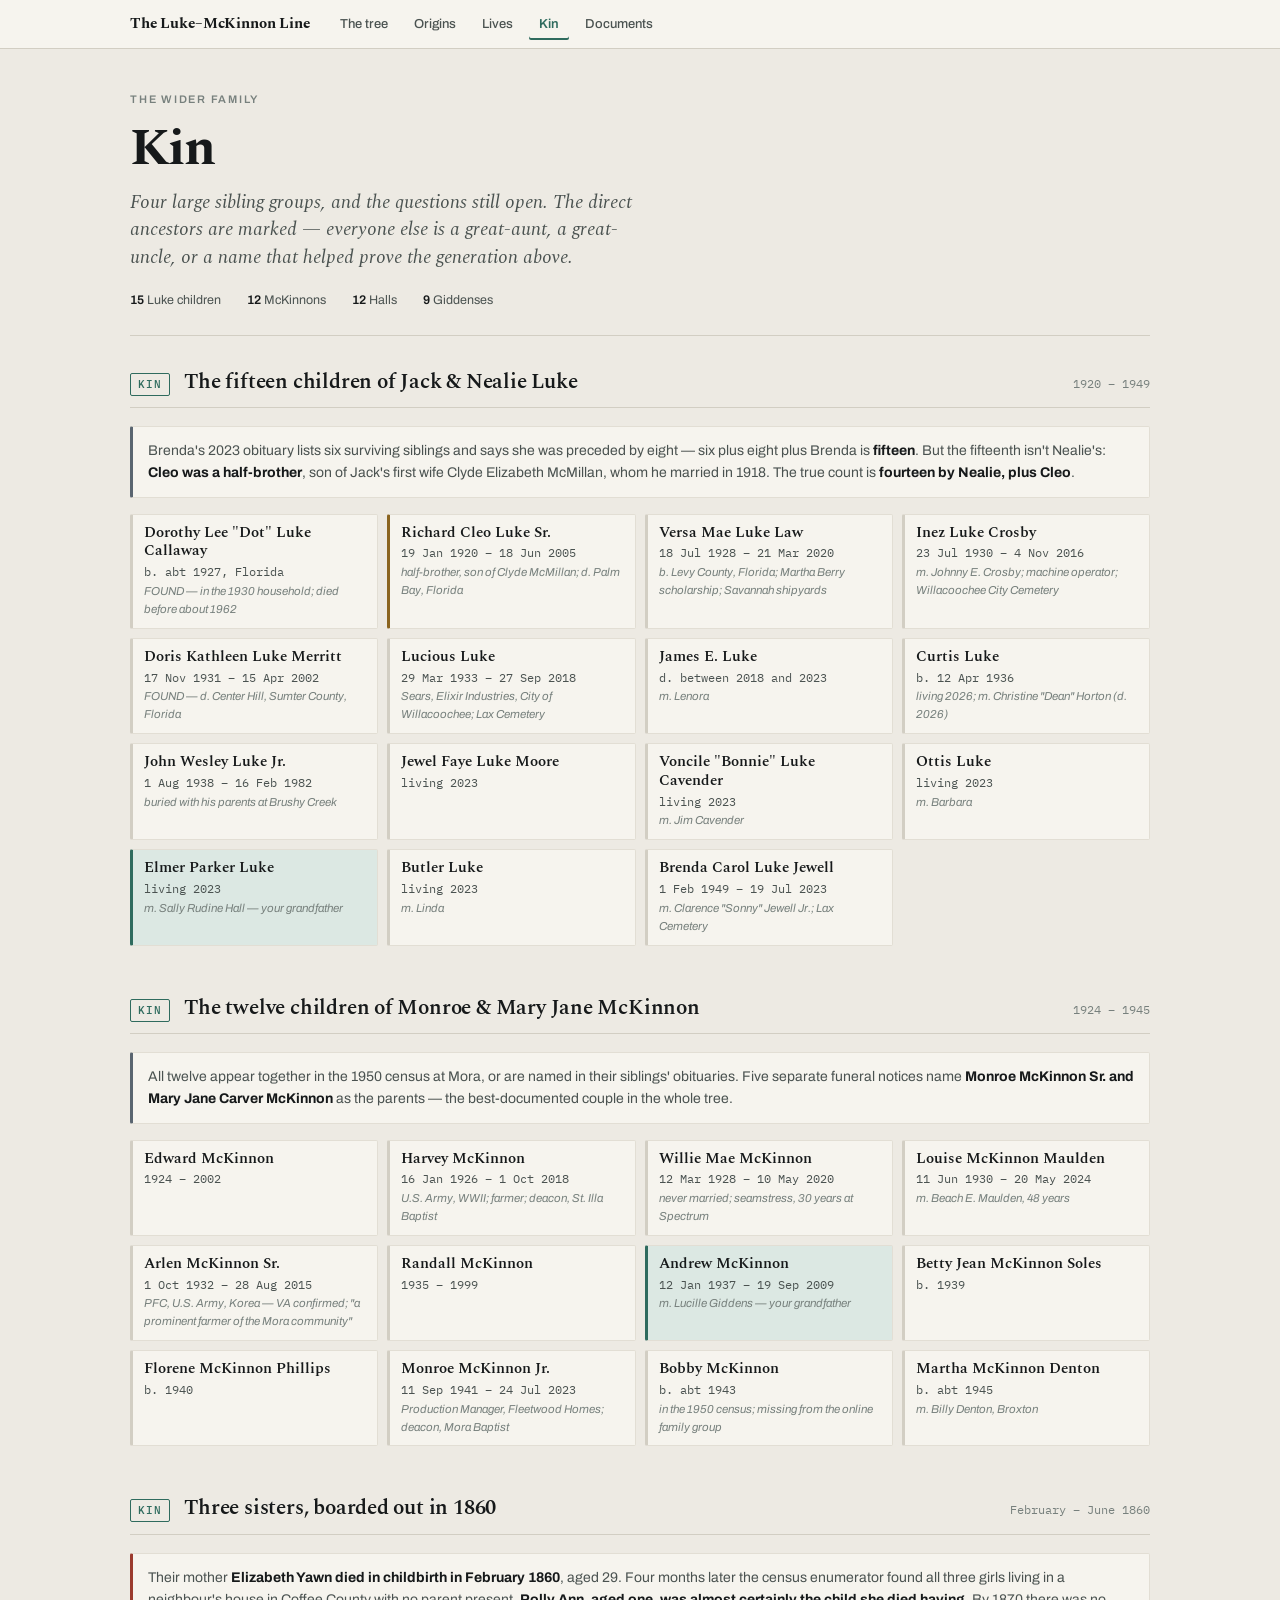
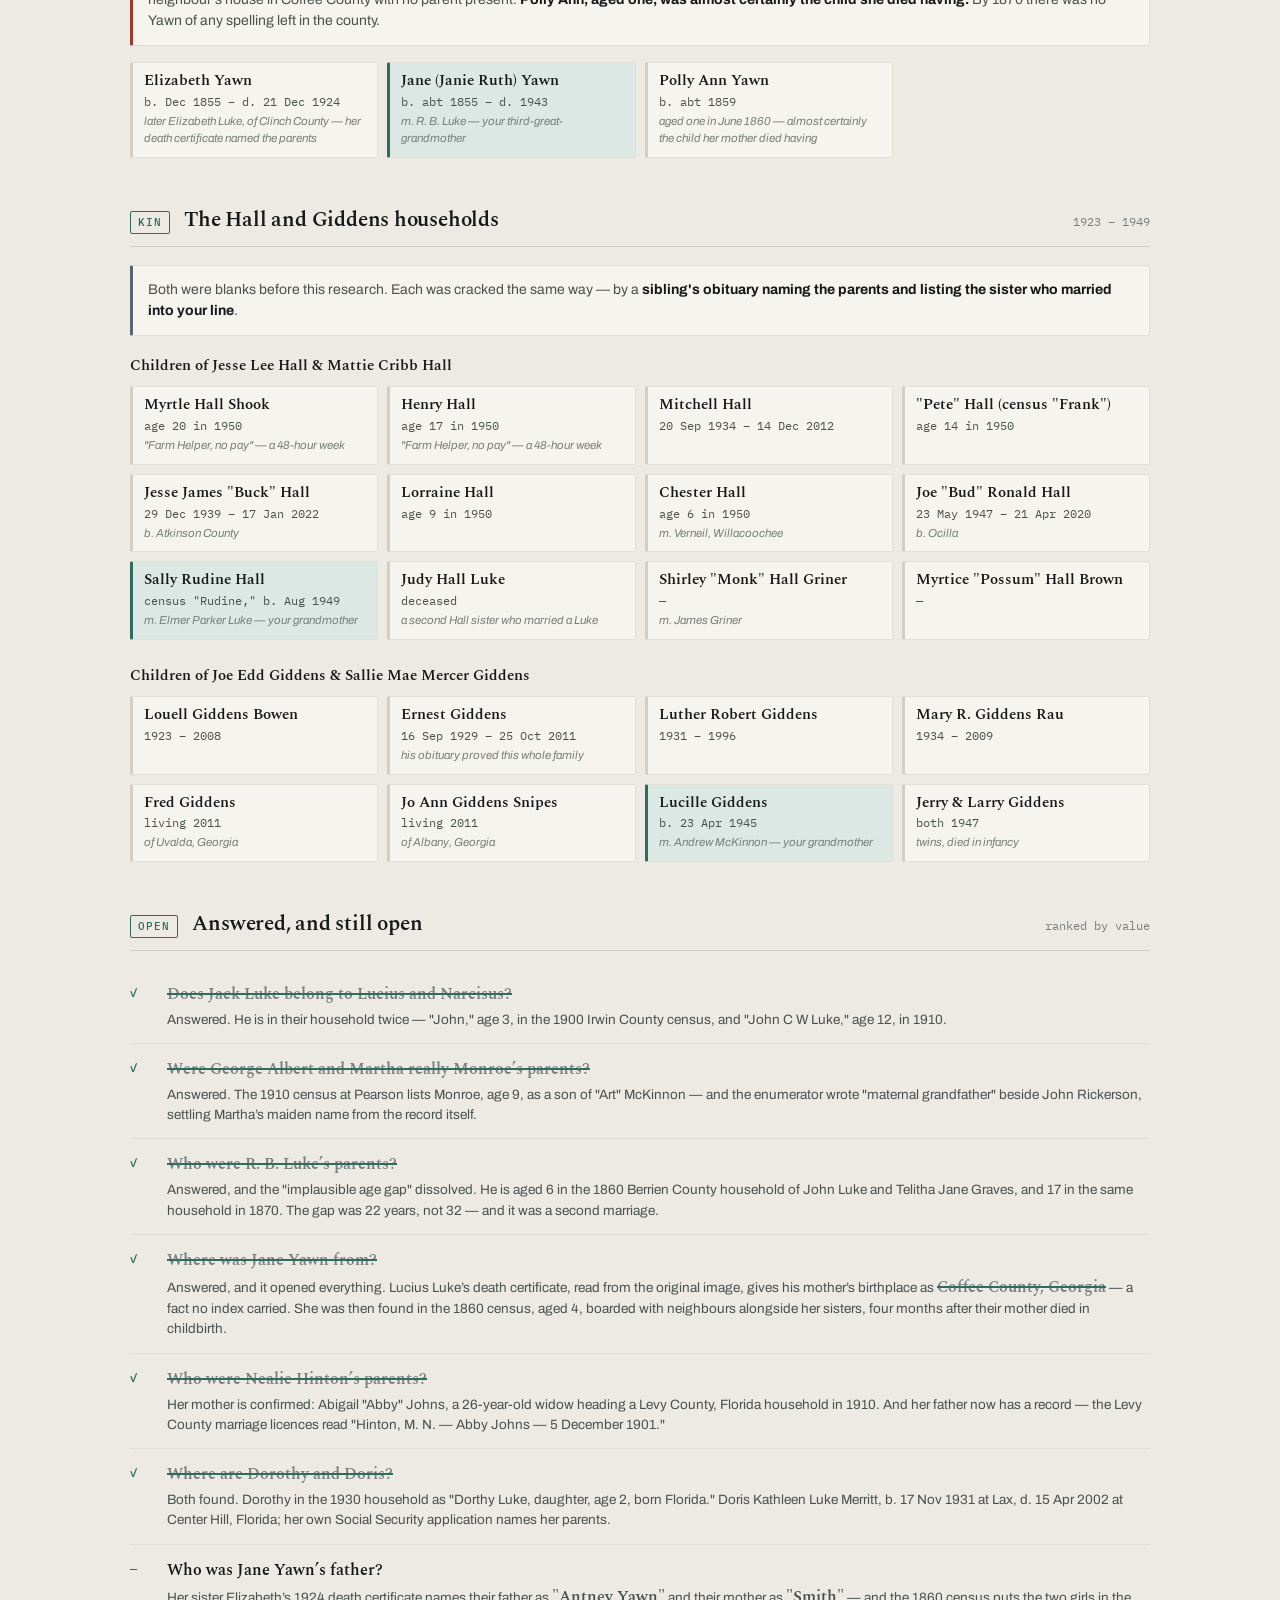
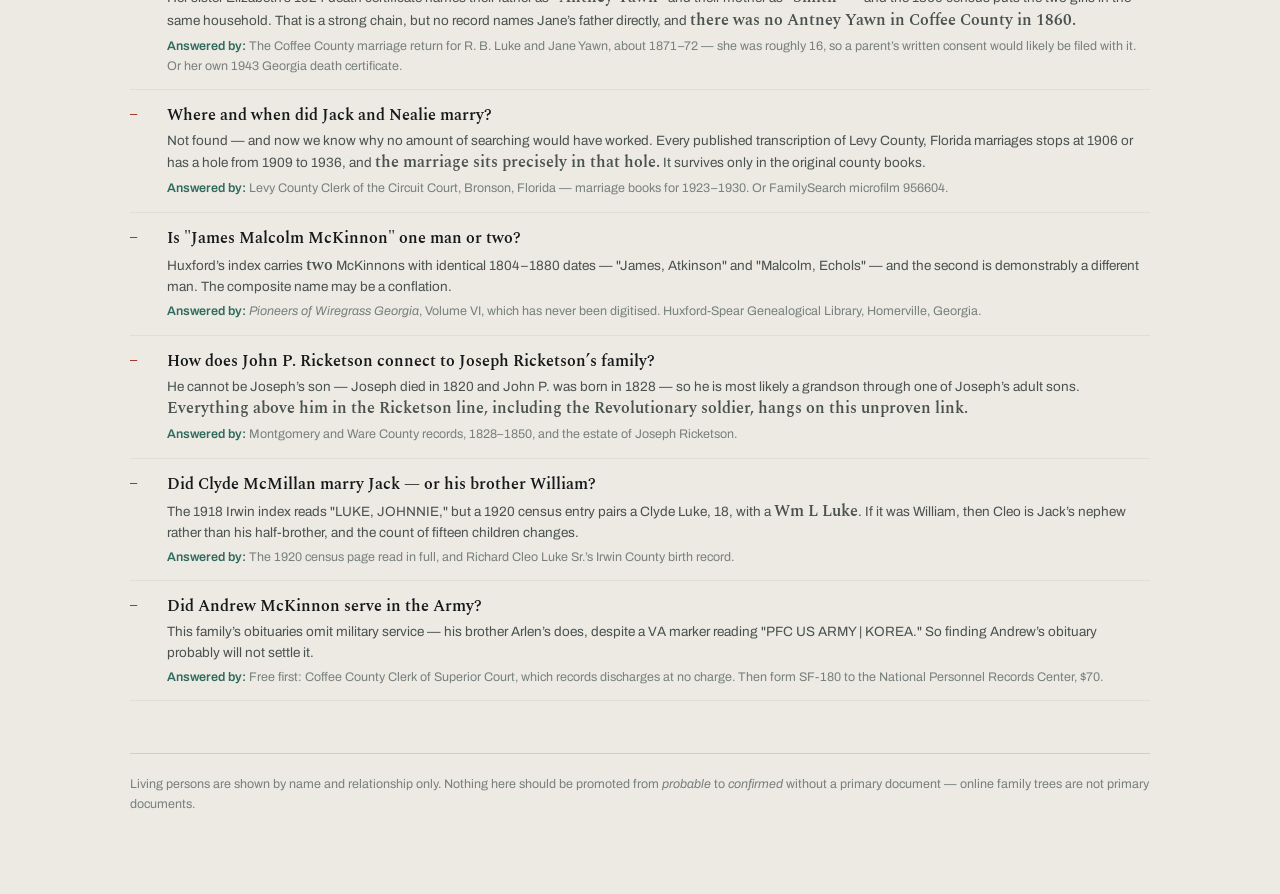
==== kin.html @ e8c7e2e3 "Add trades, two pension files, and a window-filling bowtie tree Occupations, which the record gives " ====
<!doctype html>
<html lang="en">
<head>
<meta charset="utf-8">
<meta name="viewport" content="width=device-width,initial-scale=1">
<title>Kin — The Luke–McKinnon Line</title>
<meta name="description" content="The big sibling groups — fifteen Lukes, twelve McKinnons, the Halls and the Giddenses — and what is still unproven.">
<link rel="preconnect" href="https://fonts.googleapis.com">
<link rel="preconnect" href="https://fonts.gstatic.com" crossorigin>
<link rel="stylesheet" href="https://fonts.googleapis.com/css2?family=Spectral:ital,wght@0,400;0,600;0,700;1,400&family=Archivo:wght@400;500;600&family=IBM+Plex+Mono:wght@400;500&display=swap">
<link rel="stylesheet" href="assets/style.css">
</head>
<body>

<div class="wrap">
<header class="mast">
  <div class="eyebrow">The wider family</div>
  <h1>Kin
    <span class="sub">Four large sibling groups, and the questions still open. The direct
    ancestors are marked — everyone else is a great-aunt, a great-uncle, or a name that helped
    prove the generation above.</span>
  </h1>
  <div class="mast-meta">
    <span><b>15</b> Luke children</span><span><b>12</b> McKinnons</span>
    <span><b>12</b> Halls</span><span><b>9</b> Giddenses</span>
  </div>
</header>

<section id="luke-sibs" style="margin-top:8px">
  <div class="band-head"><span class="gen-no">KIN</span>
    <h2>The fifteen children of Jack &amp; Nealie Luke</h2><span class="era">1920 – 1949</span></div>
  <div class="note">Brenda's 2023 obituary lists six surviving siblings and says she was preceded
  by eight — six plus eight plus Brenda is <b>fifteen</b>. But the fifteenth isn't Nealie's:
  <b>Cleo was a half-brother</b>, son of Jack's first wife Clyde Elizabeth McMillan, whom he
  married in 1918. The true count is <b>fourteen by Nealie, plus Cleo</b>.</div>
  <div class="sibs" id="lukeSibs"></div>
</section>

<section id="mck-sibs">
  <div class="band-head"><span class="gen-no">KIN</span>
    <h2>The twelve children of Monroe &amp; Mary Jane McKinnon</h2><span class="era">1924 – 1945</span></div>
  <div class="note">All twelve appear together in the 1950 census at Mora, or are named in their
  siblings' obituaries. Five separate funeral notices name <b>Monroe McKinnon Sr. and Mary Jane
  Carver McKinnon</b> as the parents — the best-documented couple in the whole tree.</div>
  <div class="sibs" id="mckSibs"></div>
</section>

<section id="yawn-sibs">
  <div class="band-head"><span class="gen-no">KIN</span>
    <h2>Three sisters, boarded out in 1860</h2><span class="era">February – June 1860</span></div>
  <div class="note warn">Their mother <b>Elizabeth Yawn died in childbirth in February 1860</b>,
  aged 29. Four months later the census enumerator found all three girls living in a neighbour's
  house in Coffee County with no parent present. <b>Polly Ann, aged one, was almost certainly the
  child she died having.</b> By 1870 there was no Yawn of any spelling left in the county.</div>
  <div class="sibs" id="yawnSibs"></div>
</section>

<section id="other-sibs">
  <div class="band-head"><span class="gen-no">KIN</span>
    <h2>The Hall and Giddens households</h2><span class="era">1923 – 1949</span></div>
  <div class="note">Both were blanks before this research. Each was cracked the same way — by a
  <b>sibling's obituary naming the parents and listing the sister who married into your line</b>.</div>
  <h4 style="font-size:15px;margin:18px 0 9px;font-weight:600">Children of Jesse Lee Hall &amp; Mattie Cribb Hall</h4>
  <div class="sibs" id="hallSibs"></div>
  <h4 style="font-size:15px;margin:24px 0 9px;font-weight:600">Children of Joe Edd Giddens &amp; Sallie Mae Mercer Giddens</h4>
  <div class="sibs" id="gidSibs"></div>
</section>

<section id="open">
  <div class="band-head"><span class="gen-no">OPEN</span>
    <h2>Answered, and still open</h2><span class="era">ranked by value</span></div>
  <div id="qList"></div>
</section>

<footer>
  Living persons are shown by name and relationship only. Nothing here should be promoted from
  <em>probable</em> to <em>confirmed</em> without a primary document — online family trees are not
  primary documents.
</footer>
</div>

<script src="assets/data.js"></script>
<script src="assets/app.js"></script>
<script>
const sib = a => a.map(([n,d,note,cls]) =>
  `<div class="sib ${cls||''}"><b>${n}</b>${d?`<div class="d">${d}</div>`:''}${note?`<div class="n">${note}</div>`:''}</div>`).join('');

document.getElementById('lukeSibs').innerHTML = sib([
 ['Dorothy Lee "Dot" Luke Callaway','b. abt 1927, Florida','FOUND — in the 1930 household; died before about 1962'],
 ['Richard Cleo Luke Sr.','19 Jan 1920 – 18 Jun 2005','half-brother, son of Clyde McMillan; d. Palm Bay, Florida','half'],
 ['Versa Mae Luke Law','18 Jul 1928 – 21 Mar 2020','b. Levy County, Florida; Martha Berry scholarship; Savannah shipyards'],
 ['Inez Luke Crosby','23 Jul 1930 – 4 Nov 2016','m. Johnny E. Crosby; machine operator; Willacoochee City Cemetery'],
 ['Doris Kathleen Luke Merritt','17 Nov 1931 – 15 Apr 2002','FOUND — d. Center Hill, Sumter County, Florida'],
 ['Lucious Luke','29 Mar 1933 – 27 Sep 2018','Sears, Elixir Industries, City of Willacoochee; Lax Cemetery'],
 ['James E. Luke','d. between 2018 and 2023','m. Lenora'],
 ['Curtis Luke','b. 12 Apr 1936','living 2026; m. Christine "Dean" Horton (d. 2026)'],
 ['John Wesley Luke Jr.','1 Aug 1938 – 16 Feb 1982','buried with his parents at Brushy Creek'],
 ['Jewel Faye Luke Moore','living 2023',''],
 ['Voncile "Bonnie" Luke Cavender','living 2023','m. Jim Cavender'],
 ['Ottis Luke','living 2023','m. Barbara'],
 ['Elmer Parker Luke','living 2023','m. Sally Rudine Hall — your grandfather','direct'],
 ['Butler Luke','living 2023','m. Linda'],
 ['Brenda Carol Luke Jewell','1 Feb 1949 – 19 Jul 2023','m. Clarence "Sonny" Jewell Jr.; Lax Cemetery']]);

document.getElementById('mckSibs').innerHTML = sib([
 ['Edward McKinnon','1924 – 2002',''],
 ['Harvey McKinnon','16 Jan 1926 – 1 Oct 2018','U.S. Army, WWII; farmer; deacon, St. Illa Baptist'],
 ['Willie Mae McKinnon','12 Mar 1928 – 10 May 2020','never married; seamstress, 30 years at Spectrum'],
 ['Louise McKinnon Maulden','11 Jun 1930 – 20 May 2024','m. Beach E. Maulden, 48 years'],
 ['Arlen McKinnon Sr.','1 Oct 1932 – 28 Aug 2015','PFC, U.S. Army, Korea — VA confirmed; "a prominent farmer of the Mora community"'],
 ['Randall McKinnon','1935 – 1999',''],
 ['Andrew McKinnon','12 Jan 1937 – 19 Sep 2009','m. Lucille Giddens — your grandfather','direct'],
 ['Betty Jean McKinnon Soles','b. 1939',''],
 ['Florene McKinnon Phillips','b. 1940',''],
 ['Monroe McKinnon Jr.','11 Sep 1941 – 24 Jul 2023','Production Manager, Fleetwood Homes; deacon, Mora Baptist'],
 ['Bobby McKinnon','b. abt 1943','in the 1950 census; missing from the online family group'],
 ['Martha McKinnon Denton','b. abt 1945','m. Billy Denton, Broxton']]);

document.getElementById('yawnSibs').innerHTML = sib([
 ['Elizabeth Yawn','b. Dec 1855 – d. 21 Dec 1924','later Elizabeth Luke, of Clinch County — her death certificate named the parents'],
 ['Jane (Janie Ruth) Yawn','b. abt 1855 – d. 1943','m. R. B. Luke — your third-great-grandmother','direct'],
 ['Polly Ann Yawn','b. abt 1859','aged one in June 1860 — almost certainly the child her mother died having']]);

document.getElementById('hallSibs').innerHTML = sib([
 ['Myrtle Hall Shook','age 20 in 1950','"Farm Helper, no pay" — a 48-hour week'],
 ['Henry Hall','age 17 in 1950','"Farm Helper, no pay" — a 48-hour week'],
 ['Mitchell Hall','20 Sep 1934 – 14 Dec 2012',''],
 ['"Pete" Hall (census "Frank")','age 14 in 1950',''],
 ['Jesse James "Buck" Hall','29 Dec 1939 – 17 Jan 2022','b. Atkinson County'],
 ['Lorraine Hall','age 9 in 1950',''],
 ['Chester Hall','age 6 in 1950','m. Verneil, Willacoochee'],
 ['Joe "Bud" Ronald Hall','23 May 1947 – 21 Apr 2020','b. Ocilla'],
 ['Sally Rudine Hall','census "Rudine," b. Aug 1949','m. Elmer Parker Luke — your grandmother','direct'],
 ['Judy Hall Luke','deceased','a second Hall sister who married a Luke'],
 ['Shirley "Monk" Hall Griner','—','m. James Griner'],
 ['Myrtice "Possum" Hall Brown','—','']]);

document.getElementById('gidSibs').innerHTML = sib([
 ['Louell Giddens Bowen','1923 – 2008',''],
 ['Ernest Giddens','16 Sep 1929 – 25 Oct 2011','his obituary proved this whole family'],
 ['Luther Robert Giddens','1931 – 1996',''],
 ['Mary R. Giddens Rau','1934 – 2009',''],
 ['Fred Giddens','living 2011','of Uvalda, Georgia'],
 ['Jo Ann Giddens Snipes','living 2011','of Albany, Georgia'],
 ['Lucille Giddens','b. 23 Apr 1945','m. Andrew McKinnon — your grandmother','direct'],
 ['Jerry &amp; Larry Giddens','both 1947','twins, died in infancy']]);

const QS = [
 [1,'Does Jack Luke belong to Lucius and Narcisus?',
  'Answered. He is in their household twice — "John," age 3, in the 1900 Irwin County census, and "John C W Luke," age 12, in 1910.',''],
 [1,'Were George Albert and Martha really Monroe’s parents?',
  'Answered. The 1910 census at Pearson lists Monroe, age 9, as a son of "Art" McKinnon — and the enumerator wrote "maternal grandfather" beside John Rickerson, settling Martha’s maiden name from the record itself.',''],
 [1,'Who were R. B. Luke’s parents?',
  'Answered, and the "implausible age gap" dissolved. He is aged 6 in the 1860 Berrien County household of John Luke and Telitha Jane Graves, and 17 in the same household in 1870. The gap was 22 years, not 32 — and it was a second marriage.',''],
 [1,'Where was Jane Yawn from?',
  'Answered, and it opened everything. Lucius Luke’s death certificate, read from the original image, gives his mother’s birthplace as <b>Coffee County, Georgia</b> — a fact no index carried. She was then found in the 1860 census, aged 4, boarded with neighbours alongside her sisters, four months after their mother died in childbirth.',''],
 [1,'Who were Nealie Hinton’s parents?',
  'Her mother is confirmed: Abigail "Abby" Johns, a 26-year-old widow heading a Levy County, Florida household in 1910. And her father now has a record — the Levy County marriage licences read "Hinton, M. N. — Abby Johns — 5 December 1901."',''],
 [1,'Where are Dorothy and Doris?',
  'Both found. Dorothy in the 1930 household as "Dorthy Luke, daughter, age 2, born Florida." Doris Kathleen Luke Merritt, b. 17 Nov 1931 at Lax, d. 15 Apr 2002 at Center Hill, Florida; her own Social Security application names her parents.',''],
 [0,'Who was Jane Yawn’s father?',
  'Her sister Elizabeth’s 1924 death certificate names their father as <b>"Antney Yawn"</b> and their mother as <b>"Smith"</b> — and the 1860 census puts the two girls in the same household. That is a strong chain, but no record names Jane’s father directly, and <b>there was no Antney Yawn in Coffee County in 1860.</b>',
  'The Coffee County marriage return for R. B. Luke and Jane Yawn, about 1871–72 — she was roughly 16, so a parent’s written consent would likely be filed with it. Or her own 1943 Georgia death certificate.'],
 [0,'Where and when did Jack and Nealie marry?',
  'Not found — and now we know why no amount of searching would have worked. Every published transcription of Levy County, Florida marriages stops at 1906 or has a hole from 1909 to 1936, and <b>the marriage sits precisely in that hole.</b> It survives only in the original county books.',
  'Levy County Clerk of the Circuit Court, Bronson, Florida — marriage books for 1923–1930. Or FamilySearch microfilm 956604.'],
 [0,'Is "James Malcolm McKinnon" one man or two?',
  'Huxford’s index carries <b>two</b> McKinnons with identical 1804–1880 dates — "James, Atkinson" and "Malcolm, Echols" — and the second is demonstrably a different man. The composite name may be a conflation.',
  '<i>Pioneers of Wiregrass Georgia</i>, Volume VI, which has never been digitised. Huxford-Spear Genealogical Library, Homerville, Georgia.'],
 [0,'How does John P. Ricketson connect to Joseph Ricketson’s family?',
  'He cannot be Joseph’s son — Joseph died in 1820 and John P. was born in 1828 — so he is most likely a grandson through one of Joseph’s adult sons. <b>Everything above him in the Ricketson line, including the Revolutionary soldier, hangs on this unproven link.</b>',
  'Montgomery and Ware County records, 1828–1850, and the estate of Joseph Ricketson.'],
 [0,'Did Clyde McMillan marry Jack — or his brother William?',
  'The 1918 Irwin index reads "LUKE, JOHNNIE," but a 1920 census entry pairs a Clyde Luke, 18, with a <b>Wm L Luke</b>. If it was William, then Cleo is Jack’s nephew rather than his half-brother, and the count of fifteen children changes.',
  'The 1920 census page read in full, and Richard Cleo Luke Sr.’s Irwin County birth record.'],
 [0,'Did Andrew McKinnon serve in the Army?',
  'This family’s obituaries omit military service — his brother Arlen’s does, despite a VA marker reading "PFC US ARMY | KOREA." So finding Andrew’s obituary probably will not settle it.',
  'Free first: Coffee County Clerk of Superior Court, which records discharges at no charge. Then form SF-180 to the National Personnel Records Center, $70.']];

document.getElementById('qList').innerHTML = QS.map(([solved,t,b,f]) => `
 <div class="q ${solved?'solved':'open'}"><div class="q-rank">${solved?'✓':'—'}</div>
  <div class="q-b"><b>${t}</b><p>${b}</p>
  ${f?`<div class="fix"><span>Answered by:</span> ${f}</div>`:''}</div></div>`).join('');
</script>
</body>
</html>
---- assets/style.css ----
/* The Luke–McKinnon Line — shared stylesheet
   Palette drawn from the archival world this family lived in:
   iron-gall ink, bone paper, the verdigris of old cemetery bronze,
   the ochre of a county ledger, the rust of a courthouse seal. */

:root{
  --ground:#EDEAE3; --panel:#F6F4EE; --raised:#FFFFFF;
  --ink:#16191A; --ink-2:#4A5250; --ink-3:#77807D;
  --rule:#D2CEC3; --rule-soft:#E2DED4;
  --verdigris:#2F6B5E; --verdigris-wash:#DCE8E3;
  --ochre:#8A6420; --ochre-wash:#EFE6D2;
  --rust:#9B3B2E; --rust-wash:#F0DED9;
  --slate:#5A6570; --slate-wash:#E3E5E6;
  --shadow:0 1px 2px rgba(22,25,26,.06),0 8px 24px -12px rgba(22,25,26,.18);
}
@media (prefers-color-scheme:dark){ :root:not([data-theme="light"]){
  --ground:#131617; --panel:#1B1F20; --raised:#232829;
  --ink:#E6E3DA; --ink-2:#A8B0AD; --ink-3:#7C8582;
  --rule:#2E3435; --rule-soft:#242A2B;
  --verdigris:#6FB8A3; --verdigris-wash:#1C2E2A;
  --ochre:#D3A44E; --ochre-wash:#2E2718;
  --rust:#D97764; --rust-wash:#31201D;
  --slate:#9AA6B0; --slate-wash:#22282B;
  --shadow:0 1px 2px rgba(0,0,0,.4),0 8px 24px -12px rgba(0,0,0,.7);
}}
:root[data-theme="dark"]{
  --ground:#131617; --panel:#1B1F20; --raised:#232829;
  --ink:#E6E3DA; --ink-2:#A8B0AD; --ink-3:#7C8582;
  --rule:#2E3435; --rule-soft:#242A2B;
  --verdigris:#6FB8A3; --verdigris-wash:#1C2E2A;
  --ochre:#D3A44E; --ochre-wash:#2E2718;
  --rust:#D97764; --rust-wash:#31201D;
  --slate:#9AA6B0; --slate-wash:#22282B;
  --shadow:0 1px 2px rgba(0,0,0,.4),0 8px 24px -12px rgba(0,0,0,.7);
}

*{box-sizing:border-box}
html{scroll-behavior:smooth}
body{margin:0;background:var(--ground);color:var(--ink);
  font-family:Archivo,"Helvetica Neue",Arial,sans-serif;font-size:16px;line-height:1.55;
  -webkit-font-smoothing:antialiased}
img{max-width:100%}
.wrap{max-width:1060px;margin:0 auto;padding-inline:20px;padding-block:0 80px}
h1,h2,h3,h4{font-family:Spectral,Georgia,"Times New Roman",serif;text-wrap:balance;margin:0}
a{color:var(--verdigris)}

/* ---------- site nav ---------- */
.topbar{border-bottom:1px solid var(--rule);background:var(--panel);
  position:sticky;top:0;z-index:30;backdrop-filter:blur(6px)}
.topbar-in{max-width:1060px;margin:0 auto;padding:0 20px;display:flex;
  align-items:center;gap:6px;flex-wrap:wrap;min-height:48px}
.brand{font-family:Spectral,serif;font-weight:700;font-size:15px;letter-spacing:-.01em;
  margin-right:14px;color:var(--ink);text-decoration:none;white-space:nowrap}
.navlink{font-size:13px;font-weight:500;color:var(--ink-2);text-decoration:none;
  padding:6px 10px;border-radius:2px;white-space:nowrap}
.navlink:hover{background:var(--rule-soft);color:var(--ink)}
.navlink[aria-current="page"]{color:var(--verdigris);font-weight:600;
  box-shadow:inset 0 -2px 0 var(--verdigris)}

/* ---------- masthead ---------- */
header.mast{border-bottom:1px solid var(--rule);margin-bottom:30px;padding-block:42px 24px}
.eyebrow{font-size:11px;letter-spacing:.16em;text-transform:uppercase;color:var(--ink-3);
  font-weight:600;margin-bottom:14px}
h1{font-size:clamp(32px,5.6vw,52px);font-weight:700;line-height:1.05;letter-spacing:-.015em}
h1 .sub{display:block;font-size:clamp(15px,2.3vw,19px);font-weight:400;font-style:italic;
  color:var(--ink-2);letter-spacing:0;margin-top:12px;line-height:1.45;max-width:62ch}
.mast-meta{display:flex;flex-wrap:wrap;gap:8px 26px;margin-top:20px;font-size:12.5px;color:var(--ink-2)}
.mast-meta b{color:var(--ink);font-weight:600}

/* ---------- legend ---------- */
.legend{display:flex;flex-wrap:wrap;gap:8px;margin-top:20px}
.key{display:inline-flex;align-items:center;gap:7px;padding:5px 11px 5px 9px;
  border:1px solid var(--rule);border-radius:2px;font-size:11.5px;font-weight:500;
  background:var(--panel);color:var(--ink-2)}
.dot{width:8px;height:8px;border-radius:50%;flex:none}
.d-c{background:var(--verdigris)} .d-p{background:var(--ochre)}
.d-l{background:var(--rust)} .d-u{background:var(--ink-3)}

/* ---------- sections ---------- */
section{margin-top:46px}
.band-head{display:flex;align-items:baseline;gap:14px;flex-wrap:wrap;
  padding-bottom:9px;border-bottom:1px solid var(--rule);margin-bottom:18px}
.gen-no{font-family:"IBM Plex Mono",monospace;font-size:11px;font-weight:500;
  color:var(--verdigris);letter-spacing:.1em;border:1px solid var(--verdigris);
  padding:2px 7px;border-radius:2px;flex:none}
.band-head h2{font-size:21px;font-weight:600;letter-spacing:-.01em}
.band-head .era{font-family:"IBM Plex Mono",monospace;font-size:12px;color:var(--ink-3);
  margin-left:auto;font-variant-numeric:tabular-nums}

/* ---------- couples / tree ---------- */
.couples{display:grid;gap:13px}
.couple{background:var(--panel);border:1px solid var(--rule-soft);border-radius:3px;padding:13px 15px 14px}
.couple-label{font-size:10.5px;letter-spacing:.13em;text-transform:uppercase;
  color:var(--ink-3);font-weight:600;margin-bottom:10px}
.pair{display:grid;grid-template-columns:1fr auto 1fr;gap:10px;align-items:stretch}
.amp{align-self:center;font-family:Spectral,serif;font-size:19px;color:var(--ink-3);font-style:italic}
@media(max-width:620px){.pair{grid-template-columns:1fr}.amp{justify-self:start;font-size:15px}}

.p{display:block;width:100%;text-align:left;background:var(--raised);
  border:1px solid var(--rule);border-left-width:3px;border-radius:2px;
  padding:11px 13px;cursor:pointer;font:inherit;color:inherit;
  transition:transform .13s ease,box-shadow .13s ease}
.p:hover{box-shadow:var(--shadow);transform:translateY(-1px)}
.p:focus-visible{outline:2px solid var(--verdigris);outline-offset:2px}
.p.c{border-left-color:var(--verdigris)} .p.pr{border-left-color:var(--ochre)}
.p.l{border-left-color:var(--rust)} .p.u{border-left-color:var(--ink-3)}
.p-name{font-family:Spectral,serif;font-size:17px;font-weight:600;line-height:1.25}
.p-dates{font-family:"IBM Plex Mono",monospace;font-size:12px;color:var(--ink-2);
  margin-top:4px;font-variant-numeric:tabular-nums}
.p-place{font-size:12.5px;color:var(--ink-3);margin-top:3px}
.p-foot{display:flex;flex-wrap:wrap;gap:5px;margin-top:8px;align-items:center}
.p-badge{display:inline-block;font-size:10px;letter-spacing:.1em;text-transform:uppercase;
  font-weight:600;padding:2px 6px;border-radius:2px}
.b-c{background:var(--verdigris-wash);color:var(--verdigris)}
.b-p{background:var(--ochre-wash);color:var(--ochre)}
.b-l{background:var(--rust-wash);color:var(--rust)}
.b-u{background:var(--slate-wash);color:var(--slate)}
.docpill{font-family:"IBM Plex Mono",monospace;font-size:9.5px;letter-spacing:.05em;
  color:var(--ink-3);border:1px solid var(--rule);border-radius:2px;padding:1.5px 5px}
.living{font-style:italic;color:var(--ink-3)}

/* ---------- sibling cards ---------- */
.sibs{display:grid;grid-template-columns:repeat(auto-fill,minmax(210px,1fr));gap:9px}
.sib{background:var(--panel);border:1px solid var(--rule-soft);border-radius:2px;
  border-left:3px solid var(--rule);padding:9px 11px;font-size:13.5px}
.sib.direct{border-left-color:var(--verdigris);background:var(--verdigris-wash)}
.sib.half{border-left-color:var(--ochre)}
.sib b{font-family:Spectral,serif;font-size:14.5px;font-weight:600;display:block;line-height:1.3}
.sib .d{font-family:"IBM Plex Mono",monospace;font-size:11.5px;color:var(--ink-2);
  margin-top:2px;font-variant-numeric:tabular-nums}
.sib .n{font-size:11.5px;color:var(--ink-3);margin-top:2px;font-style:italic}

/* ---------- notes ---------- */
.note{background:var(--panel);border:1px solid var(--rule-soft);border-left:3px solid var(--slate);
  padding:13px 15px;border-radius:2px;font-size:14px;color:var(--ink-2);margin-bottom:16px}
.note.win{border-left-color:var(--verdigris)}
.note.warn{border-left-color:var(--rust)}
.note.amber{border-left-color:var(--ochre)}
.note b{color:var(--ink)}
.note p{margin:0 0 9px} .note p:last-child{margin-bottom:0}

/* ---------- prose ---------- */
.prose{max-width:68ch}
.prose p{margin:0 0 14px;color:var(--ink-2)}
.prose p b,.prose p strong{color:var(--ink)}
.prose h3{font-size:19px;font-weight:600;margin:28px 0 10px}
.prose h4{font-size:15.5px;font-weight:600;margin:22px 0 8px}
.prose ul{margin:0 0 14px;padding-left:20px;color:var(--ink-2)}
.prose li{margin-bottom:6px}
blockquote{margin:16px 0;padding:12px 18px;border-left:3px solid var(--ochre);
  background:var(--panel);font-family:Spectral,serif;font-style:italic;
  font-size:15px;color:var(--ink-2);line-height:1.6}
blockquote cite{display:block;font-style:normal;font-family:Archivo,sans-serif;
  font-size:11.5px;color:var(--ink-3);margin-top:8px;letter-spacing:.02em}

/* ---------- tables ---------- */
.tscroll{overflow-x:auto;border:1px solid var(--rule);border-radius:3px;margin:0 0 16px}
table{border-collapse:collapse;width:100%;font-size:13px;min-width:380px}
th{font-family:"IBM Plex Mono",monospace;font-size:9.5px;letter-spacing:.06em;
  text-transform:uppercase;color:var(--ink-3);text-align:left;padding:8px 11px;
  border-bottom:1px solid var(--rule);font-weight:500;background:var(--panel)}
td{padding:7px 11px;border-bottom:1px solid var(--rule-soft);color:var(--ink-2);vertical-align:top}
td:first-child{font-weight:500;color:var(--ink)}
td.num{font-variant-numeric:tabular-nums;font-family:"IBM Plex Mono",monospace;font-size:12px}
tr:last-child td{border-bottom:none}
tr.me td{background:var(--verdigris-wash)}
tr.me td:first-child{color:var(--verdigris);font-weight:600}

/* ---------- census block ---------- */
.cen{border:1px solid var(--rule);border-radius:3px;overflow:hidden;margin:0 0 14px}
.cen-h{background:var(--panel);padding:9px 12px;border-bottom:1px solid var(--rule)}
.cen-h b{font-family:Spectral,serif;font-size:14px;font-weight:600;display:block;line-height:1.3}
.cen-h span{font-family:"IBM Plex Mono",monospace;font-size:10.5px;color:var(--ink-3);
  display:block;margin-top:3px}
.cen-scroll{overflow-x:auto}
.cen table{border:none}
.cen-f{padding:9px 12px;font-size:11.5px;color:var(--ink-3);border-top:1px solid var(--rule-soft);
  font-style:italic;line-height:1.5}
.cen-f a{font-style:normal;font-weight:600;text-decoration:none}
.cen-f a:hover{text-decoration:underline}

/* ---------- record shelf ---------- */
.recs{display:grid;border-top:1px solid var(--rule)}
.rec{display:grid;grid-template-columns:118px 1fr auto;gap:16px;align-items:start;
  padding:13px 2px;border-bottom:1px solid var(--rule-soft)}
.rec-kind{font-family:"IBM Plex Mono",monospace;font-size:10.5px;letter-spacing:.06em;
  text-transform:uppercase;color:var(--ink-3);padding-top:3px}
.rec-t b{font-family:Spectral,serif;font-weight:600;font-size:15px}
.rec-d{font-size:12.5px;color:var(--ink-3);margin-top:2px;line-height:1.45}
.rec a{text-decoration:none;font-size:12px;font-weight:600;white-space:nowrap;padding-top:4px}
.rec a:hover{text-decoration:underline}
@media(max-width:620px){.rec{grid-template-columns:1fr;gap:4px}}

/* ---------- story cards ---------- */
.story{border:1px solid var(--rule);border-left:3px solid var(--ochre);border-radius:3px;
  padding:16px 18px;margin-bottom:14px;background:var(--panel)}
.story.hard{border-left-color:var(--rust)}
.story.good{border-left-color:var(--verdigris)}
.story h3{font-size:18px;font-weight:600;margin-bottom:4px;line-height:1.25}
.story .when{font-family:"IBM Plex Mono",monospace;font-size:11px;color:var(--ink-3);
  letter-spacing:.04em;margin-bottom:10px}
.story p{margin:0 0 10px;font-size:14px;color:var(--ink-2);line-height:1.6}
.story p:last-child{margin-bottom:0}
.story b{color:var(--ink)}
.story .src{font-size:11.5px;color:var(--ink-3);margin-top:10px;display:block}
.story .src a{font-weight:600;text-decoration:none}

/* ---------- open questions ---------- */
.q{display:flex;gap:13px;padding:13px 0;border-bottom:1px solid var(--rule-soft);align-items:flex-start}
.q-rank{font-family:"IBM Plex Mono",monospace;font-size:12px;font-weight:500;flex:none;width:24px;padding-top:2px}
.q.solved .q-rank{color:var(--verdigris)} .q.open .q-rank{color:var(--rust)}
.q-b b{font-family:Spectral,serif;font-size:15.5px;font-weight:600}
.q-b p{margin:3px 0 0;font-size:13.5px;color:var(--ink-2);line-height:1.5}
.q-b .fix{font-size:12.5px;color:var(--ink-3);margin-top:5px}
.q-b .fix span{color:var(--verdigris);font-weight:600}
.q.solved .q-b b{text-decoration:line-through;text-decoration-color:var(--verdigris);
  text-decoration-thickness:1.5px;color:var(--ink-3)}

/* ---------- drawer ---------- */
.scrim{position:fixed;inset:0;background:rgba(10,12,13,.42);opacity:0;pointer-events:none;
  transition:opacity .18s ease;z-index:40}
.scrim.on{opacity:1;pointer-events:auto}
.drawer{position:fixed;top:0;right:0;height:100%;width:min(520px,100%);z-index:50;
  background:var(--ground);border-left:1px solid var(--rule);overflow-y:auto;
  transform:translateX(100%);transition:transform .22s cubic-bezier(.4,0,.2,1);
  box-shadow:-12px 0 40px -20px rgba(0,0,0,.5)}
.drawer.on{transform:translateX(0)}
.dr-in{padding:22px 24px 60px}
.dr-close{position:sticky;top:0;float:right;background:var(--ground);border:1px solid var(--rule);
  border-radius:2px;width:30px;height:30px;cursor:pointer;color:var(--ink-2);font-size:16px;z-index:2}
.dr-close:focus-visible{outline:2px solid var(--verdigris);outline-offset:2px}
.dr-in h3{font-size:25px;font-weight:700;line-height:1.15;margin-bottom:4px;padding-right:40px}
.dr-sub{font-family:"IBM Plex Mono",monospace;font-size:13px;color:var(--ink-2);
  font-variant-numeric:tabular-nums;margin-bottom:12px}
.dl{display:grid;grid-template-columns:90px 1fr;gap:7px 14px;font-size:13.5px;margin:14px 0}
.dl dt{font-size:10.5px;letter-spacing:.1em;text-transform:uppercase;color:var(--ink-3);
  font-weight:600;padding-top:3px}
.dl dd{margin:0;color:var(--ink)}
.dr-sec{font-size:10.5px;letter-spacing:.12em;text-transform:uppercase;color:var(--ink-3);
  font-weight:600;margin:22px 0 9px;padding-bottom:5px;border-bottom:1px solid var(--rule)}
.ev{font-size:13.5px;color:var(--ink-2);line-height:1.6;margin:0 0 10px}
.ev b{color:var(--ink)}
.src-link{display:block;font-size:12.5px;color:var(--verdigris);text-decoration:none;
  padding:7px 0;border-bottom:1px solid var(--rule-soft);line-height:1.4}
.src-link:hover{text-decoration:underline}
.src-link .k{font-family:"IBM Plex Mono",monospace;font-size:10px;text-transform:uppercase;
  letter-spacing:.06em;color:var(--ink-3);display:block}

footer{margin-top:52px;padding-top:20px;border-top:1px solid var(--rule);
  font-size:12.5px;color:var(--ink-3);line-height:1.6}
footer a{text-decoration:none}
@media(prefers-reduced-motion:reduce){*{transition:none!important}html{scroll-behavior:auto}}

/* ---------- trade / occupation ---------- */
.trade-box{border:1px solid var(--rule);border-left:3px solid var(--verdigris);
  border-radius:2px;background:var(--panel);padding:11px 13px;margin-bottom:4px}
.trade-box.pr{border-left-color:var(--ochre)}
.trade-box.l{border-left-color:var(--rust)}
.trade-box.u{border-left-color:var(--ink-3)}
.trade-label{font-family:Spectral,serif;font-size:15.5px;font-weight:600;line-height:1.25;
  display:flex;align-items:baseline;gap:9px;flex-wrap:wrap;margin-bottom:6px}
.trade-g{font-family:"IBM Plex Mono",monospace;font-size:9.5px;letter-spacing:.09em;
  text-transform:uppercase;font-weight:500;color:var(--ink-3);
  border:1px solid var(--rule);border-radius:2px;padding:1px 5px}
.trade-box p{margin:0;font-size:13.5px;color:var(--ink-2);line-height:1.6}
.ev.quiet{color:var(--ink-3);font-style:italic}
.p-trade{font-family:Spectral,serif;font-style:italic;font-size:12px;
  color:var(--verdigris);margin-top:3px;line-height:1.3}
.p-trade.pr{color:var(--ochre)}
.p-trade.l{color:var(--rust)}
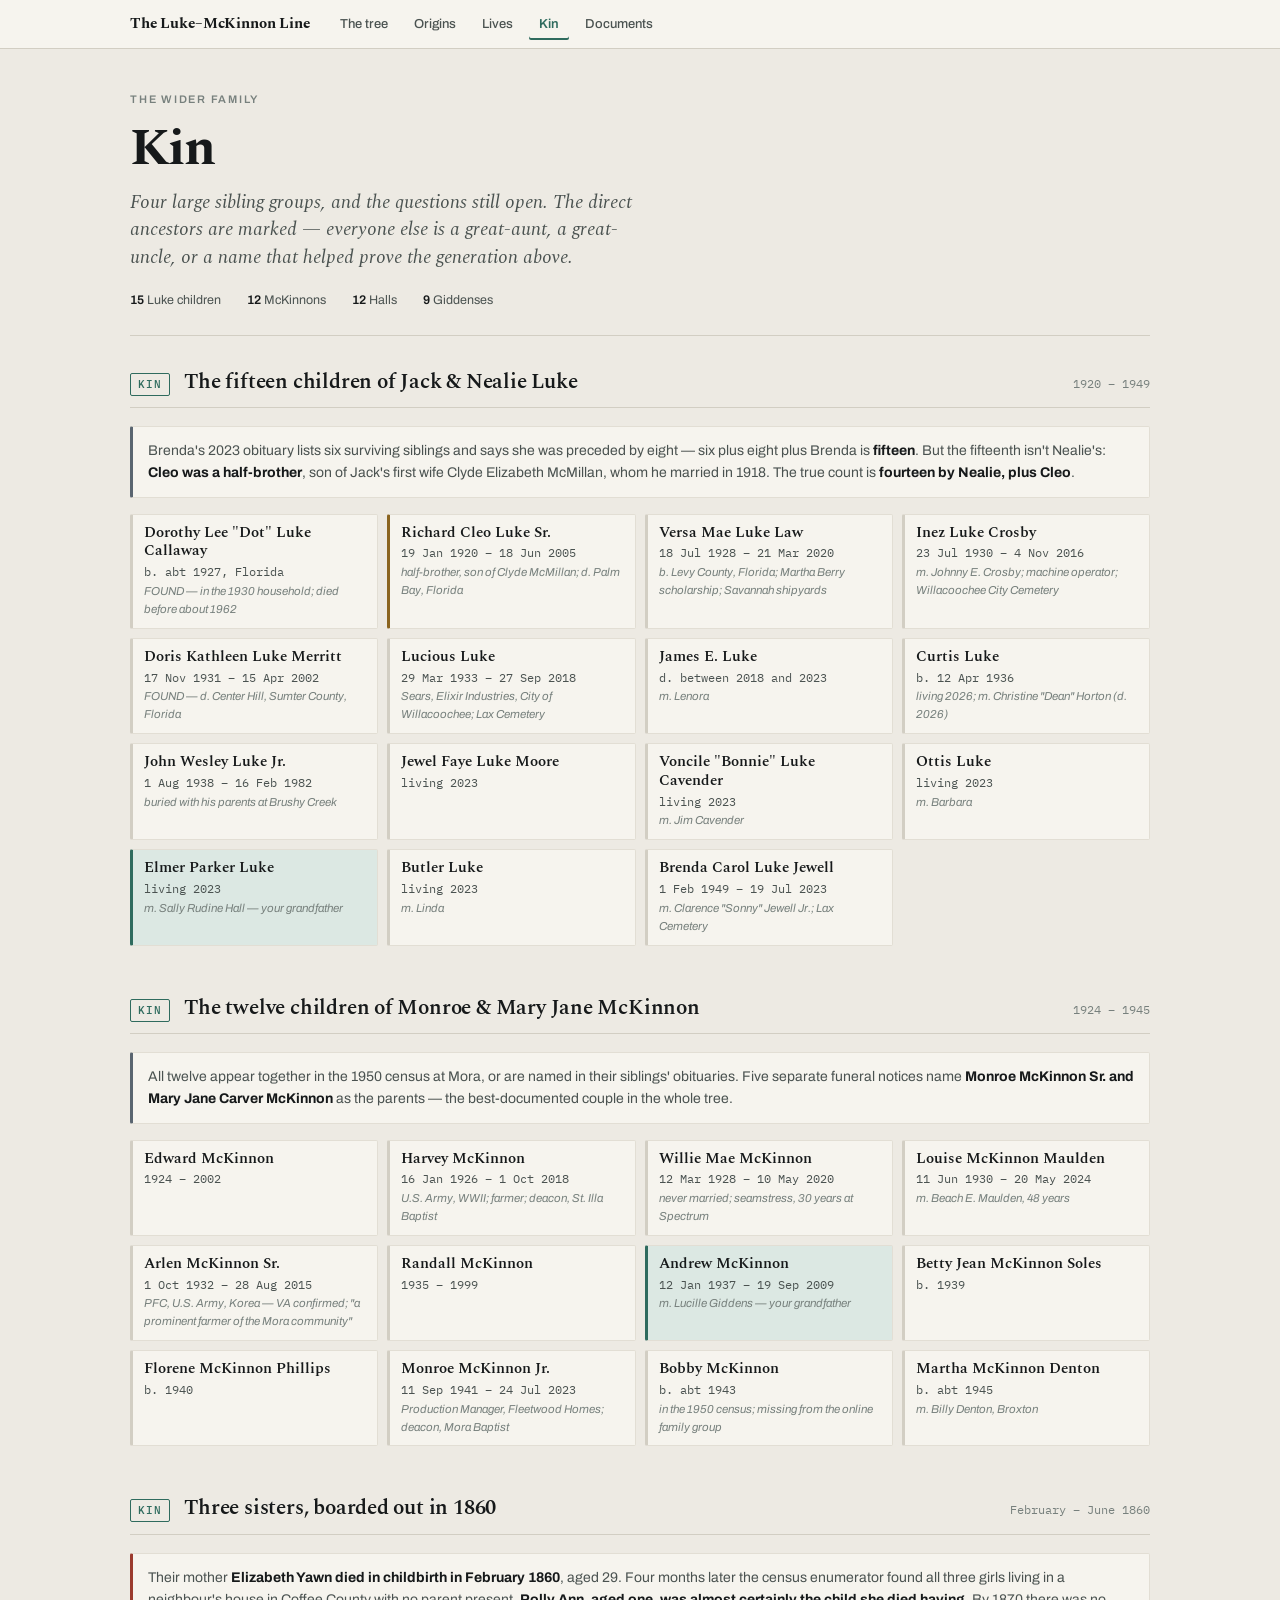
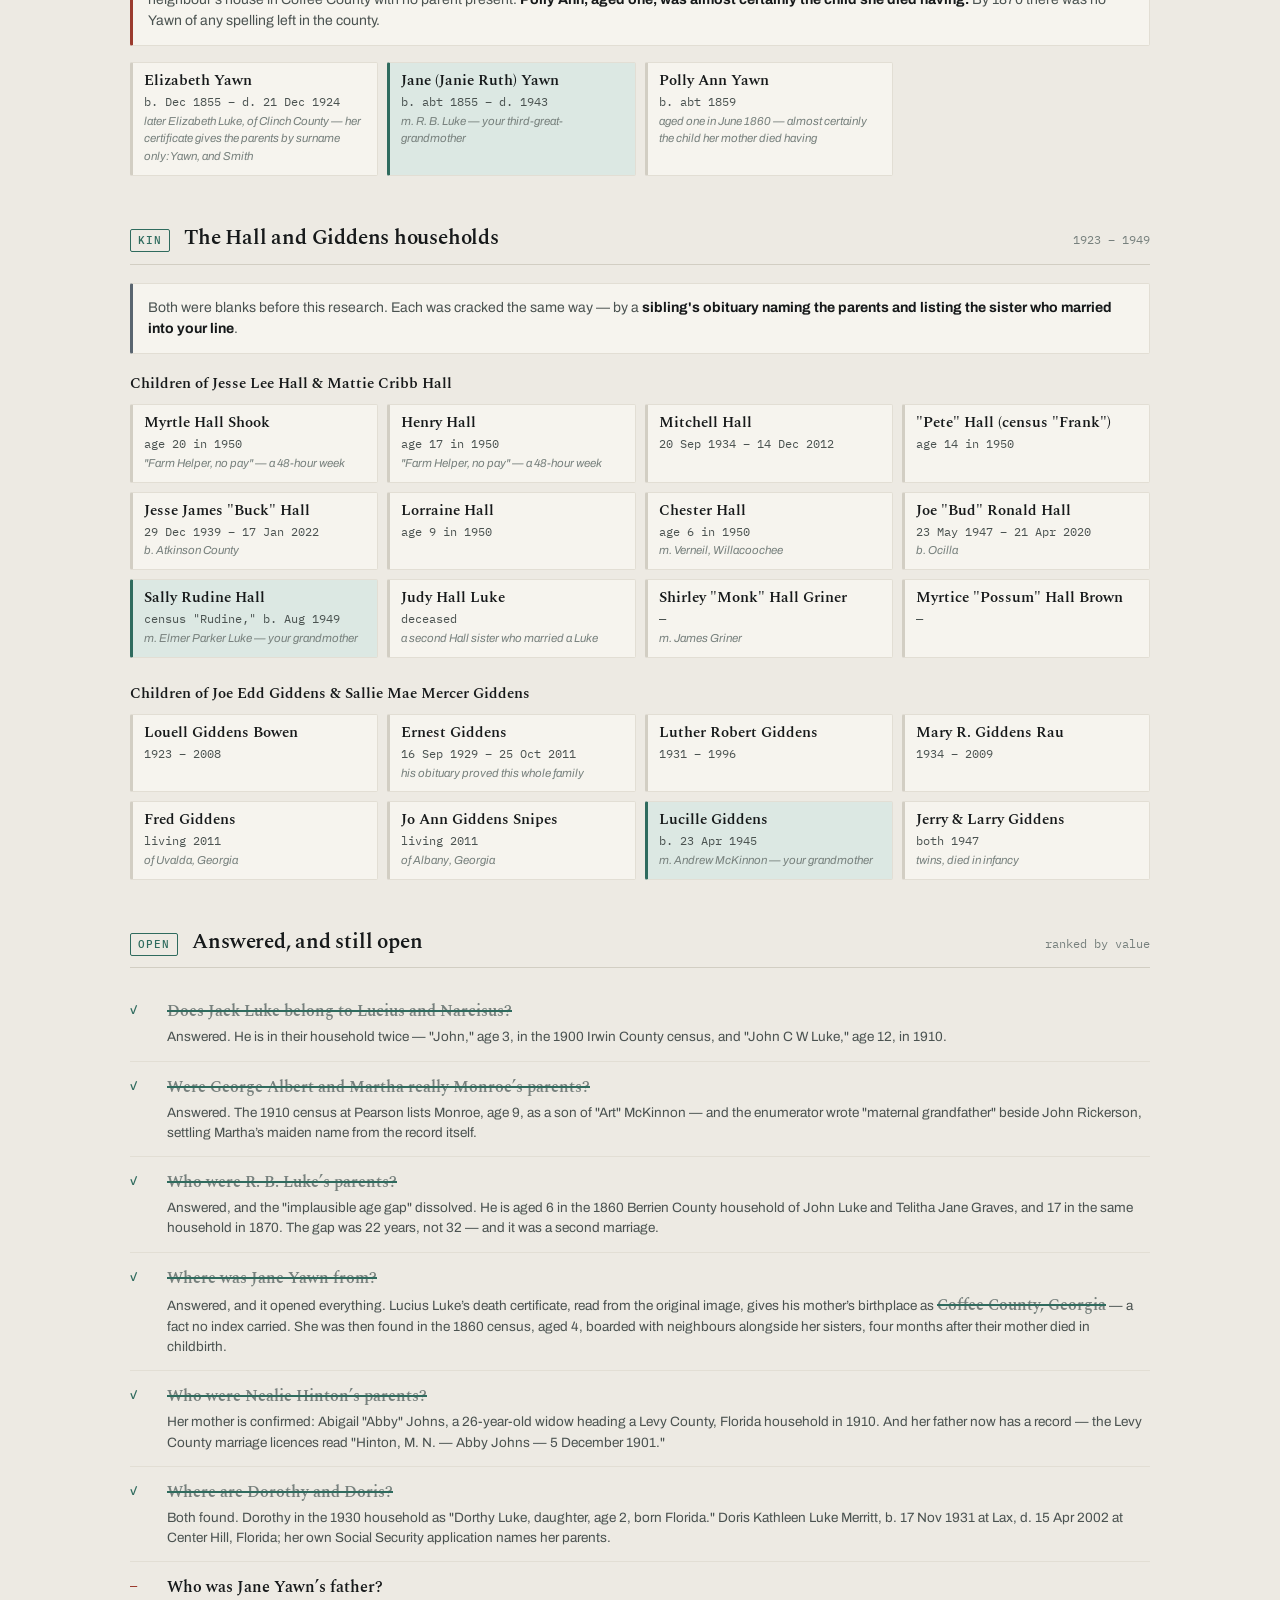
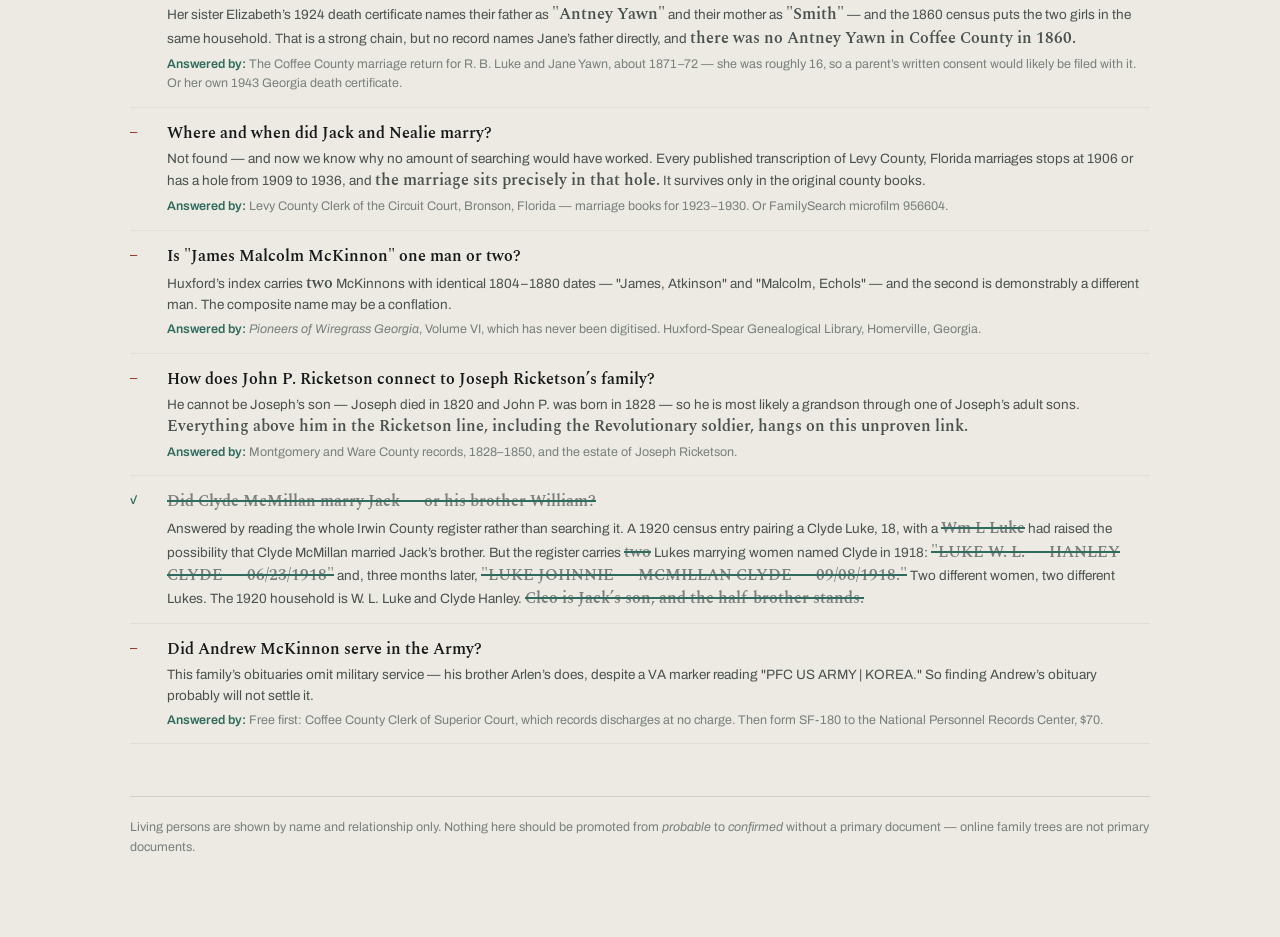
==== commit a755753d: "Settle the Clyde question, and eliminate three counties for Jane Yawn The Clyde McMillan question is" ====
--- a/kin.html
+++ b/kin.html
@@ -117,7 +117,7 @@
  ['Martha McKinnon Denton','b. abt 1945','m. Billy Denton, Broxton']]);
 
 document.getElementById('yawnSibs').innerHTML = sib([
- ['Elizabeth Yawn','b. Dec 1855 – d. 21 Dec 1924','later Elizabeth Luke, of Clinch County — her death certificate named the parents'],
+ ['Elizabeth Yawn','b. Dec 1855 – d. 21 Dec 1924','later Elizabeth Luke, of Clinch County — her certificate gives the parents by surname only: Yawn, and Smith'],
  ['Jane (Janie Ruth) Yawn','b. abt 1855 – d. 1943','m. R. B. Luke — your third-great-grandmother','direct'],
  ['Polly Ann Yawn','b. abt 1859','aged one in June 1860 — almost certainly the child her mother died having']]);
 
@@ -170,9 +170,9 @@
  [0,'How does John P. Ricketson connect to Joseph Ricketson’s family?',
   'He cannot be Joseph’s son — Joseph died in 1820 and John P. was born in 1828 — so he is most likely a grandson through one of Joseph’s adult sons. <b>Everything above him in the Ricketson line, including the Revolutionary soldier, hangs on this unproven link.</b>',
   'Montgomery and Ware County records, 1828–1850, and the estate of Joseph Ricketson.'],
- [0,'Did Clyde McMillan marry Jack — or his brother William?',
-  'The 1918 Irwin index reads "LUKE, JOHNNIE," but a 1920 census entry pairs a Clyde Luke, 18, with a <b>Wm L Luke</b>. If it was William, then Cleo is Jack’s nephew rather than his half-brother, and the count of fifteen children changes.',
-  'The 1920 census page read in full, and Richard Cleo Luke Sr.’s Irwin County birth record.'],
+ [1,'Did Clyde McMillan marry Jack — or his brother William?',
+  'Answered by reading the whole Irwin County register rather than searching it. A 1920 census entry pairing a Clyde Luke, 18, with a <b>Wm L Luke</b> had raised the possibility that Clyde McMillan married Jack’s brother. But the register carries <b>two</b> Lukes marrying women named Clyde in 1918: <b>"LUKE W. L. — HANLEY CLYDE — 06/23/1918"</b> and, three months later, <b>"LUKE JOHNNIE — MCMILLAN CLYDE — 09/08/1918."</b> Two different women, two different Lukes. The 1920 household is W. L. Luke and Clyde Hanley. <b>Cleo is Jack’s son, and the half-brother stands.</b>',
+  ''],
  [0,'Did Andrew McKinnon serve in the Army?',
   'This family’s obituaries omit military service — his brother Arlen’s does, despite a VA marker reading "PFC US ARMY | KOREA." So finding Andrew’s obituary probably will not settle it.',
   'Free first: Coffee County Clerk of Superior Court, which records discharges at no charge. Then form SF-180 to the National Personnel Records Center, $70.']];
